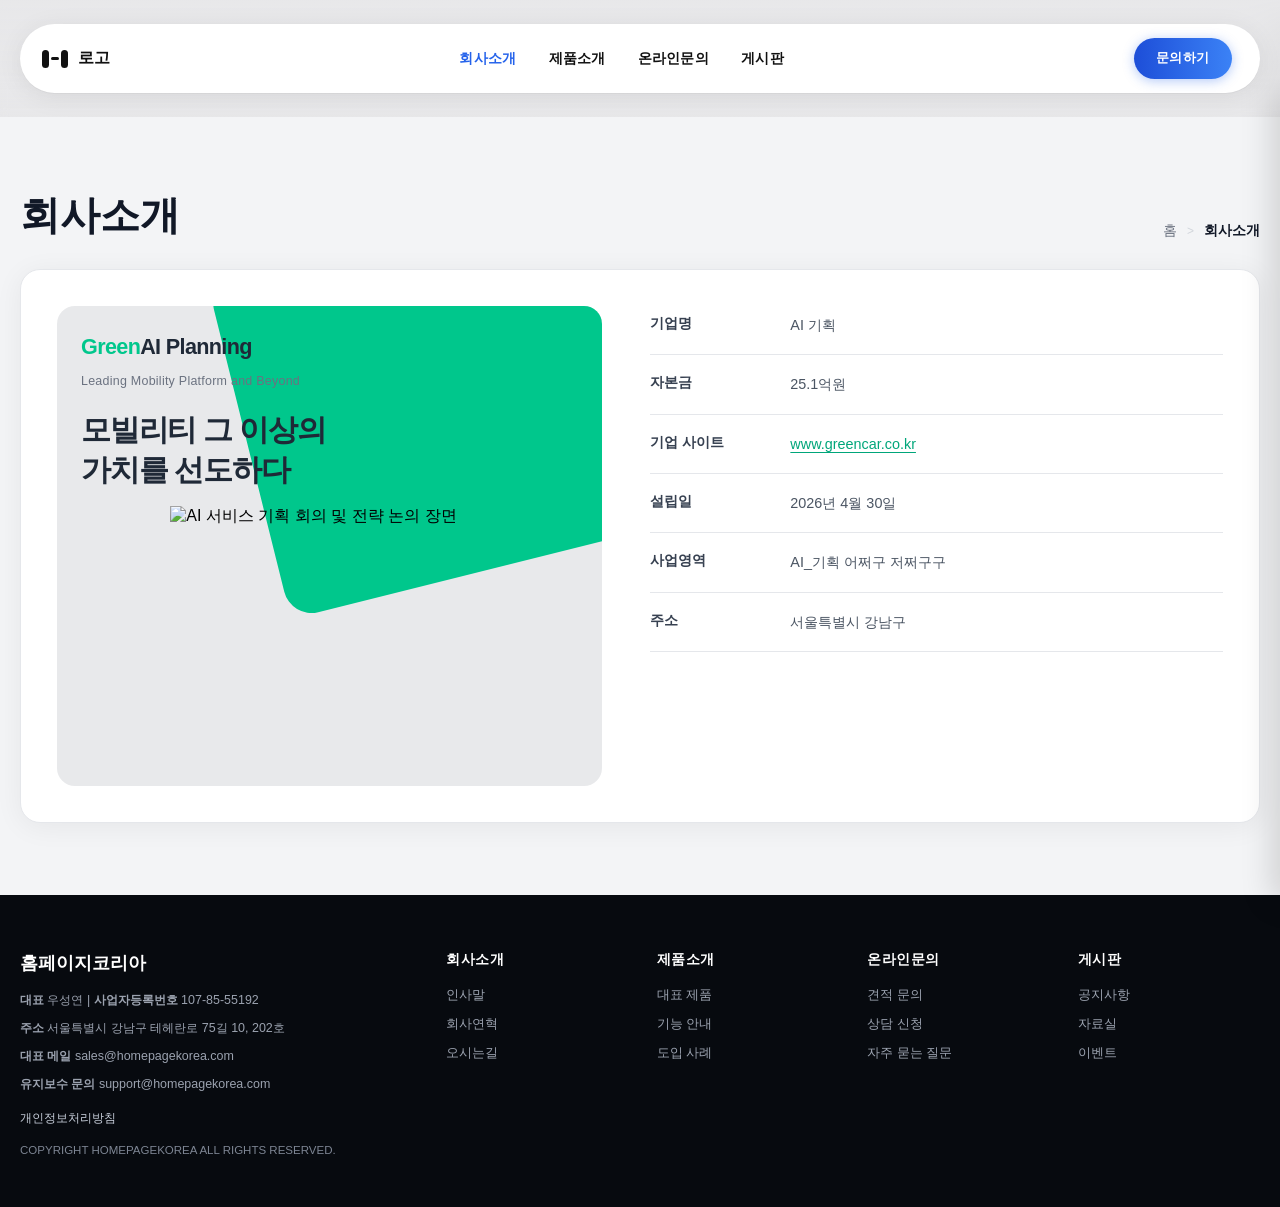
==== sub01.html @ 48cbd507 "first" ====
<!DOCTYPE html>
<html lang="ko">
<head>
    <meta charset="UTF-8">
    <meta name="viewport" content="width=device-width, initial-scale=1.0">
    <title>회사소개 | 홈페이지코리아</title>
    <link rel="stylesheet" href="./style.css">
</head>
<body>
    <div class="header-wrap">
        <header class="site-header">
            <a href="index.html" class="logo" aria-label="홈">
                <span class="logo-mark" aria-hidden="true"><span class="pill"></span><span class="bar"></span><span class="pill"></span></span>
                로고
            </a>
            <nav class="main-nav" aria-label="주요 메뉴">
                <ul>
                    <li><a href="sub01.html" aria-current="page">회사소개</a></li>
                    <li><a href="sub02.html">제품소개</a></li>
                    <li><a href="sub03.html">온라인문의</a></li>
                    <li><a href="sub04.html">게시판</a></li>
                </ul>
            </nav>
            <button type="button" class="btn-contact">문의하기</button>
            <button type="button" class="hamburger-btn" aria-label="메뉴 열기" aria-controls="mobile-drawer" aria-expanded="false">
                <span></span>
                <span></span>
                <span></span>
            </button>
        </header>
    </div>
    <div class="drawer-overlay" id="drawer-overlay"></div>
    <aside class="drawer-menu" id="mobile-drawer" aria-label="모바일 메뉴">
        <button type="button" class="drawer-close" id="drawer-close" aria-label="메뉴 닫기">&times;</button>
        <nav class="drawer-nav" aria-label="모바일 주요 메뉴">
            <ul>
                <li><a href="sub01.html">회사소개</a></li>
                <li><a href="sub02.html">제품소개</a></li>
                <li><a href="sub03.html">온라인문의</a></li>
                <li><a href="sub04.html">게시판</a></li>
            </ul>
        </nav>
        <button type="button" class="btn-contact drawer-contact">문의하기</button>
    </aside>
    <!-- slider -->
    <!-- Swiper -->
    <link
      rel="stylesheet"
      href="https://cdn.jsdelivr.net/npm/swiper@11/swiper-bundle.min.css"/>
   
        <!-- If you want navigation buttons -->
        
  
    

    <main>
        <section class="highlight-section">
            <div class="highlight-inner">
                <div class="subVisual">
                    <div class="subVisual-head">
                        <header class="sub_header">
                            <h1 class="sub_header-title">회사소개</h1>
                        </header>
                        <nav class="sub_ia-path" aria-label="현재 위치">
                            <ol class="sub_breadcrumb">
                                <li><a href="index.html">홈</a></li>
                                <li><span aria-current="page">회사소개</span></li>
                            </ol>
                        </nav>
                    </div>
                    <div class="sub_body">
                        <section class="main_content" aria-labelledby="company-intro-heading">
                            <div class="main_content-visual">
                                <div class="main_content-visual-deco" aria-hidden="true"></div>
                                <div class="main_content-visual-inner">
                                    <p class="main_content-logo">
                                        <span class="main_content-logo-green">Green</span>AI Planning
                                    </p>
                                    <p class="main_content-tag-en">Leading Mobility Platform and Beyond</p>
                                    <h2 id="company-intro-heading" class="main_content-headline">
                                        모빌리티 그 이상의<br />가치를 선도하다
                                    </h2>
                                    <div class="main_content-car">
                                        <img
                                            src="https://images.unsplash.com/photo-1552664730-d307ca884978?auto=format&fit=crop&w=960&q=80"
                                            alt="AI 서비스 기획 회의 및 전략 논의 장면"
                                            width="480"
                                            height="320"
                                            loading="lazy"
                                        />
                                    </div>
                                </div>
                            </div>
                            <dl class="main_content-facts">
                                <div class="main_content-fact-row">
                                    <dt>기업명</dt>
                                    <dd>AI 기획</dd>
                                </div>
                                <div class="main_content-fact-row">
                                    <dt>자본금</dt>
                                    <dd>25.1억원</dd>
                                </div>
                                <div class="main_content-fact-row">
                                    <dt>기업 사이트</dt>
                                    <dd>
                                        <a href="https://www.greencar.co.kr" target="_blank" rel="noopener noreferrer">www.greencar.co.kr</a>
                                    </dd>
                                </div>
                                <div class="main_content-fact-row">
                                    <dt>설립일</dt>
                                    <dd>2026년 4월 30일</dd>
                                </div>
                                <div class="main_content-fact-row">
                                    <dt>사업영역</dt>
                                    <dd>AI_기획 어쩌구 저쩌구구</dd>
                                </div>
                                <div class="main_content-fact-row">
                                    <dt>주소</dt>
                                    <dd>서울특별시 강남구 </dd>
                                </div>
                            </dl>
                        </section>
                    </div>
                </div>
            </div>
        </section>

      
    </main>
    <footer class="site-footer">
        <div class="footer-inner">
            <div class="footer-company">
                <h2 class="footer-title">홈페이지코리아</h2>
                <address class="footer-address">
                    <p><strong>대표</strong> 우성연 | <strong>사업자등록번호</strong> 107-85-55192</p>
                    <p><strong>주소</strong> 서울특별시 강남구 테헤란로 75길 10, 202호</p>
                    <p><strong>대표 메일</strong> sales@homepagekorea.com</p>
                    <p><strong>유지보수 문의</strong> support@homepagekorea.com</p>
                </address>
                <p class="footer-link-row"><a href="#">개인정보처리방침</a></p>
                <p class="footer-copy">COPYRIGHT HOMEPAGEKOREA ALL RIGHTS RESERVED.</p>
            </div>

            <nav class="footer-nav" aria-label="푸터 메뉴">
                <section>
                    <h3>회사소개</h3>
                    <ul>
                        <li><a href="#">인사말</a></li>
                        <li><a href="#">회사연혁</a></li>
                        <li><a href="#">오시는길</a></li>
                    </ul>
                </section>
                <section>
                    <h3>제품소개</h3>
                    <ul>
                        <li><a href="sub02.html">대표 제품</a></li>
                        <li><a href="#">기능 안내</a></li>
                        <li><a href="#">도입 사례</a></li>
                    </ul>
                </section>
                <section>
                    <h3>온라인문의</h3>
                    <ul>
                        <li><a href="sub03.html">견적 문의</a></li>
                        <li><a href="#">상담 신청</a></li>
                        <li><a href="#">자주 묻는 질문</a></li>
                    </ul>
                </section>
                <section>
                    <h3>게시판</h3>
                    <ul>
                        <li><a href="sub04.html">공지사항</a></li>
                        <li><a href="#">자료실</a></li>
                        <li><a href="#">이벤트</a></li>
                    </ul>
                </section>
            </nav>
        </div>
    </footer>
    <script src="./script.js"></script>
</body>
</html>
---- style.css ----
* { box-sizing: border-box; }

:root {
    --content-max-width: 1240px;
}

body {
    margin: 0;
    min-height: 100vh;
    font-family: "Pretendard", "Malgun Gothic", sans-serif;
    background: #e8e8ea;
}
.header-wrap {
    padding: 24px 20px;
    position: sticky;
    top: 0;
    z-index: 100;
    background: linear-gradient(to bottom, rgba(232, 232, 234, 0.95), rgba(232, 232, 234, 0.65) 65%, rgba(232, 232, 234, 0));
    backdrop-filter: blur(4px);
}
.site-header {
    max-width: var(--content-max-width);
    margin: 0 auto;
    display: flex;
    align-items: center;
    justify-content: space-between;
    gap: 24px;
    padding: 14px 28px 14px 22px;
    background: #fff;
    border-radius: 999px;
    box-shadow: 0 4px 24px rgba(0, 0, 0, 0.08), 0 1px 0 rgba(0, 0, 0, 0.04);
}
.logo {
    display: flex;
    align-items: center;
    gap: 10px;
    text-decoration: none;
    color: #111;
    font-weight: 700;
    font-size: 1rem;
    letter-spacing: -0.02em;
    flex-shrink: 0;
}
.logo-mark {
    display: flex;
    align-items: center;
    gap: 2px;
    height: 22px;
}
.logo-mark .pill {
    width: 7px;
    height: 18px;
    background: #111;
    border-radius: 999px;
}
.logo-mark .bar {
    width: 8px;
    height: 3px;
    background: #111;
    border-radius: 2px;
    align-self: center;
}
.main-nav ul {
    list-style: none;
    margin: 0;
    padding: 0;
    display: flex;
    flex-wrap: wrap;
    justify-content: center;
    gap: clamp(12px, 3vw, 32px);
}
.main-nav a {
    text-decoration: none;
    color: #111;
    font-size: 0.875rem;
    font-weight: 600;
    letter-spacing: 0.02em;
}
.main-nav a:hover { color: #2563eb; }
.btn-contact {
    flex-shrink: 0;
    padding: 12px 22px;
    border: none;
    border-radius: 999px;
    font-size: 0.8rem;
    font-weight: 700;
    letter-spacing: 0.04em;
    color: #fff;
    cursor: pointer;
    background: linear-gradient(90deg, #1d4ed8 0%, #3b82f6 100%);
    box-shadow: 0 2px 12px rgba(37, 99, 235, 0.35);
}
.btn-contact:hover {
    filter: brightness(1.05);
}
.hamburger-btn {
    display: none;
    width: 42px;
    height: 42px;
    border: 1px solid #d4d4d8;
    border-radius: 10px;
    background: #fff;
    align-items: center;
    justify-content: center;
    padding: 0;
    cursor: pointer;
}
.hamburger-btn span {
    display: block;
    width: 18px;
    height: 2px;
    border-radius: 999px;
    background: #111;
    margin: 3px 0;
}
.drawer-overlay {
    position: fixed;
    inset: 0;
    background: rgba(0, 0, 0, 0.45);
    opacity: 0;
    visibility: hidden;
    transition: opacity 0.25s ease, visibility 0.25s ease;
    z-index: 30;
}
.drawer-menu {
    position: fixed;
    top: 0;
    right: 0;
    width: min(80vw, 320px);
    height: 100vh;
    background: #fff;
    box-shadow: -8px 0 30px rgba(0, 0, 0, 0.15);
    transform: translateX(100%);
    transition: transform 0.25s ease;
    z-index: 40;
    padding: 20px 18px 24px;
    display: flex;
    flex-direction: column;
    gap: 20px;
}
.drawer-close {
    align-self: flex-end;
    border: none;
    background: transparent;
    font-size: 1.8rem;
    line-height: 1;
    cursor: pointer;
    color: #111;
}
.drawer-nav ul {
    list-style: none;
    margin: 0;
    padding: 0;
    display: flex;
    flex-direction: column;
    gap: 16px;
}
.drawer-nav a {
    text-decoration: none;
    color: #111;
    font-size: 1rem;
    font-weight: 700;
}
.drawer-contact {
    margin-top: auto;
    width: 100%;
}

.visual .swiper-slide {
    position: relative;
}

.visual-image {
    width: 100%;
    height: 100vh;
    display: block;
    object-fit: cover;
}

.slide-caption {
    position: absolute;
    left: 8%;
    bottom: 16%;
    max-width: min(760px, 84%);
    color: #fff;
    z-index: 2;
}

.slide-caption-sub,
.slide-caption h2 {
    opacity: 0;
    transform: translateY(28px);
    transition: opacity 0.7s ease, transform 0.7s ease;
}

.slide-caption-sub {
    margin: 0 0 14px;
    font-size: 0.9rem;
    font-weight: 700;
    letter-spacing: 0.12em;
}

.slide-caption h2 {
    margin: 0;
    font-size: clamp(1.6rem, 3.3vw, 3rem);
    line-height: 1.35;
    transition-delay: 0.15s;
}

.swiper-slide-active .slide-caption-sub,
.swiper-slide-active .slide-caption h2 {
    opacity: 1;
    transform: translateY(0);
}

.visual .swiper-slide::after {
    content: "";
    position: absolute;
    inset: 0;
    background: linear-gradient(90deg, rgba(0, 0, 0, 0.58) 10%, rgba(0, 0, 0, 0.12) 58%, rgba(0, 0, 0, 0.08) 100%);
    z-index: 1;
}

.visual .swiper {
    --swiper-navigation-color: #ffffff;
    --swiper-theme-color: #ffffff;
}

.visual .swiper-button-next,
.visual .swiper-button-prev {
    color: #ffffff;
}

.visual .swiper-button-next:hover,
.visual .swiper-button-prev:hover {
    color: #ffffff;
}

body.drawer-open {
    overflow: hidden;
}
body.drawer-open .drawer-overlay {
    opacity: 1;
    visibility: visible;
}
body.drawer-open .drawer-menu {
    transform: translateX(0);
}
@media (max-width: 720px) {
    .site-header {
        border-radius: 20px;
        padding: 12px 14px;
        gap: 12px;
    }
    .main-nav,
    .btn-contact {
        display: none;
    }
    .hamburger-btn {
        display: inline-flex;
    }

    .slide-caption {
        left: 6%;
        right: 6%;
        bottom: 12%;
    }
}

.highlight-section {
    padding: 72px 20px;
    background: #f3f4f6;
}

.highlight-inner {
    max-width: var(--content-max-width);
    margin: 0 auto;
    display: grid;
    grid-template-columns: repeat(2, minmax(0, 1fr));
    gap: 28px;
}

.highlight-inner:has(.subVisual) {
    grid-template-columns: 1fr;
}

.subVisual {
    grid-column: 1 / -1;
    min-width: 0;
}

.subVisual-head {
    display: flex;
    flex-wrap: wrap;
    align-items: flex-end;
    justify-content: space-between;
    gap: 16px 28px;
    margin-bottom: 28px;
}

.sub_header {
    margin: 0;
    min-width: 0;
}

.sub_ia-path {
    flex-shrink: 0;
    margin-left: auto;
}

.sub_breadcrumb {
    list-style: none;
    margin: 0;
    padding: 0;
    display: flex;
    flex-wrap: wrap;
    align-items: center;
    gap: 0;
    font-size: 0.875rem;
    line-height: 1.4;
    color: #6b7280;
}

.sub_breadcrumb li {
    display: inline-flex;
    align-items: center;
}

.sub_breadcrumb li + li::before {
    content: ">";
    margin: 0 10px;
    color: #d1d5db;
    font-weight: 400;
    font-size: 0.75rem;
}

.sub_breadcrumb a {
    color: inherit;
    text-decoration: none;
}

.sub_breadcrumb a:hover {
    color: #111827;
}

.sub_breadcrumb [aria-current="page"] {
    color: #111827;
    font-weight: 600;
}

.sub_header-label {
    margin: 0 0 10px;
    font-size: 0.85rem;
    font-weight: 700;
    letter-spacing: 0.14em;
    color: #6b7280;
    text-transform: uppercase;
}

.sub_header-title {
    margin: 0;
    font-size: clamp(1.75rem, 4vw, 2.5rem);
    font-weight: 700;
    line-height: 1.3;
    color: #111827;
}

.sub_body {
    background: #ffffff;
    border-radius: 20px;
    padding: clamp(20px, 4vw, 36px);
    box-shadow: 0 4px 28px rgba(0, 0, 0, 0.06);
    border: 1px solid #e5e7eb;
}

.main_content {
    display: grid;
    grid-template-columns: minmax(0, 1fr) minmax(0, 1.05fr);
    gap: clamp(24px, 4vw, 48px);
    align-items: stretch;
}

.main_content-visual {
    position: relative;
    border-radius: 18px;
    overflow: hidden;
    background: #e8e9eb;
    min-height: 380px;
}

.main_content-visual-deco {
    position: absolute;
    top: -18%;
    right: -22%;
    width: 88%;
    height: 72%;
    background: #00c78c;
    transform: rotate(-14deg);
    border-radius: 28px;
    z-index: 0;
}

.main_content-visual-inner {
    position: relative;
    z-index: 1;
    padding: 28px 24px 0;
    display: flex;
    flex-direction: column;
    height: 100%;
    min-height: 380px;
}

.main_content-logo {
    margin: 0 0 12px;
    font-size: 1.35rem;
    font-weight: 800;
    letter-spacing: -0.03em;
    color: #1f2937;
}

.main_content-logo-green {
    color: #00c78c;
}

.main_content-tag-en {
    margin: 0 0 20px;
    font-size: 0.78rem;
    font-weight: 500;
    letter-spacing: 0.02em;
    color: #6b7280;
    line-height: 1.45;
    max-width: 220px;
}

.main_content-headline {
    margin: 0 0 auto;
    font-size: clamp(1.35rem, 2.8vw, 1.85rem);
    font-weight: 800;
    line-height: 1.35;
    letter-spacing: -0.04em;
    color: #1f2937;
}

.main_content-car {
    margin-top: 16px;
    margin-left: -8px;
    margin-right: -12px;
    align-self: stretch;
    display: flex;
    justify-content: flex-end;
    align-items: flex-end;
}

.main_content-car img {
    width: min(100%, 420px);
    height: auto;
    display: block;
    object-fit: contain;
    object-position: right bottom;
}

.main_content-facts {
    margin: 0;
    padding: 8px 0 0;
    display: flex;
    flex-direction: column;
    min-width: 0;
}

.main_content-fact-row {
    display: grid;
    grid-template-columns: minmax(100px, 120px) minmax(0, 1fr);
    gap: 16px 20px;
    padding: 18px 0;
    border-bottom: 1px solid #e5e7eb;
    align-items: start;
}

.main_content-fact-row:first-child {
    padding-top: 0;
}

.main_content-facts dt {
    margin: 0;
    font-size: 0.9rem;
    font-weight: 700;
    color: #374151;
}

.main_content-facts dd {
    margin: 0;
    font-size: 0.9rem;
    line-height: 1.55;
    color: #4b5563;
}

.main_content-facts a {
    color: #00a67a;
    text-decoration: underline;
    text-underline-offset: 3px;
}

.main_content-facts a:hover {
    color: #008f6a;
}

@media (max-width: 900px) {
    .main_content {
        grid-template-columns: 1fr;
    }

    .main_content-visual-inner {
        min-height: 340px;
    }

    .main_content-car {
        justify-content: center;
        margin-left: 0;
        margin-right: 0;
    }

    .main_content-fact-row {
        grid-template-columns: 1fr;
        gap: 6px;
    }
}

.main_content-visual--product .main_content-visual-deco {
    background: linear-gradient(145deg, #1d4ed8 0%, #3b82f6 100%);
}

.main_content-logo-accent {
    color: #2563eb;
}

.main_content:has(.main_content-visual--product) .main_content-facts a {
    color: #2563eb;
}

.main_content:has(.main_content-visual--product) .main_content-facts a:hover {
    color: #1d4ed8;
}

.visually-hidden {
    position: absolute;
    width: 1px;
    height: 1px;
    padding: 0;
    margin: -1px;
    overflow: hidden;
    clip: rect(0, 0, 0, 0);
    white-space: nowrap;
    border: 0;
}

.sub_inquiry {
    max-width: 720px;
    margin: 0 auto;
}

.sub_inquiry_title {
    margin: 0 0 10px;
    font-size: 1.35rem;
    font-weight: 800;
    color: #111827;
}

.sub_inquiry_lead {
    margin: 0 0 28px;
    font-size: 0.95rem;
    line-height: 1.65;
    color: #4b5563;
}

.sub_contact_form {
    display: grid;
    gap: 20px;
}

.sub_contact_field {
    display: flex;
    flex-direction: column;
    gap: 8px;
}

.sub_contact_field label {
    font-size: 0.875rem;
    font-weight: 700;
    color: #374151;
}

.sub_contact_req {
    color: #dc2626;
    font-weight: 700;
}

.sub_contact_field input,
.sub_contact_field select,
.sub_contact_field textarea {
    width: 100%;
    padding: 12px 14px;
    border: 1px solid #d1d5db;
    border-radius: 10px;
    font: inherit;
    font-size: 0.95rem;
    color: #111827;
    background: #fff;
}

.sub_contact_field input:focus,
.sub_contact_field select:focus,
.sub_contact_field textarea:focus {
    outline: none;
    border-color: #3b82f6;
    box-shadow: 0 0 0 3px rgba(59, 130, 246, 0.2);
}

.sub_contact_field textarea {
    resize: vertical;
    min-height: 140px;
}

.sub_contact_actions {
    display: flex;
    justify-content: flex-end;
    margin-top: 8px;
}

.sub_contact_submit {
    padding: 14px 28px;
    border: none;
    border-radius: 999px;
    font-size: 0.9rem;
    font-weight: 700;
    letter-spacing: 0.04em;
    color: #fff;
    cursor: pointer;
    background: linear-gradient(90deg, #1d4ed8 0%, #3b82f6 100%);
    box-shadow: 0 2px 12px rgba(37, 99, 235, 0.35);
}

.sub_contact_submit:hover {
    filter: brightness(1.05);
}

.sub_board_heading {
    margin: 0 0 18px;
    font-size: 1.35rem;
    font-weight: 800;
    color: #111827;
}

.sub_board_toolbar {
    display: flex;
    flex-wrap: wrap;
    align-items: center;
    justify-content: space-between;
    gap: 16px;
    margin-bottom: 18px;
}

.sub_board_count {
    margin: 0;
    font-size: 0.9rem;
    color: #4b5563;
}

.sub_board_search {
    display: flex;
    gap: 8px;
    align-items: center;
}

.sub_board_search input {
    min-width: 180px;
    padding: 10px 12px;
    border: 1px solid #d1d5db;
    border-radius: 10px;
    font: inherit;
    font-size: 0.875rem;
}

.sub_board_search_btn {
    padding: 10px 18px;
    border: none;
    border-radius: 999px;
    font-size: 0.8rem;
    font-weight: 700;
    color: #fff;
    cursor: pointer;
    background: #1f2937;
}

.sub_board_search_btn:hover {
    background: #111827;
}

.sub_board_table_wrap {
    overflow-x: auto;
    border: 1px solid #e5e7eb;
    border-radius: 12px;
    background: #fff;
}

.sub_board_table {
    width: 100%;
    border-collapse: collapse;
    font-size: 0.875rem;
}

.sub_board_table thead {
    background: #f9fafb;
}

.sub_board_table th,
.sub_board_table td {
    padding: 14px 16px;
    text-align: left;
    border-bottom: 1px solid #e5e7eb;
    vertical-align: middle;
}

.sub_board_table tbody tr:last-child td {
    border-bottom: none;
}

.sub_board_table th {
    font-weight: 700;
    color: #374151;
}

.sub_board_table td {
    color: #4b5563;
}

.sub_board_col_no {
    width: 56px;
    text-align: center;
}

.sub_board_col_no,
.sub_board_table td:first-child {
    text-align: center;
}

.sub_board_col_cat {
    width: 88px;
}

.sub_board_col_date {
    width: 110px;
    white-space: nowrap;
}

.sub_board_col_hit {
    width: 64px;
    text-align: center;
}

.sub_board_table .sub_board_col_hit,
.sub_board_table td:last-child {
    text-align: center;
}

.sub_board_subject a {
    color: #111827;
    text-decoration: none;
    font-weight: 600;
}

.sub_board_subject a:hover {
    color: #2563eb;
    text-decoration: underline;
}

.sub_board_badge {
    display: inline-block;
    padding: 4px 8px;
    border-radius: 6px;
    font-size: 0.72rem;
    font-weight: 700;
    background: #e5e7eb;
    color: #4b5563;
}

.sub_board_badge--notice {
    background: #dbeafe;
    color: #1d4ed8;
}

.sub_board_pager {
    display: flex;
    justify-content: center;
    align-items: center;
    gap: 8px;
    margin-top: 24px;
}

.sub_board_page {
    display: inline-flex;
    align-items: center;
    justify-content: center;
    min-width: 36px;
    height: 36px;
    padding: 0 10px;
    border-radius: 8px;
    font-size: 0.875rem;
    font-weight: 600;
    text-decoration: none;
    color: #4b5563;
    border: 1px solid #e5e7eb;
    background: #fff;
}

.sub_board_page:hover {
    border-color: #3b82f6;
    color: #2563eb;
}

.sub_board_page.is-current {
    border-color: #2563eb;
    background: #eff6ff;
    color: #1d4ed8;
}

.main-nav a[aria-current="page"] {
    color: #2563eb;
}

.pointmall-panel,
.youtube-panel {
    min-width: 0;
}

.panel-head {
    display: flex;
    align-items: center;
    justify-content: space-between;
    margin-bottom: 16px;
}

.panel-head h2 {
    margin: 0;
    font-size: 2rem;
    font-weight: 700;
    color: #111827;
}

.panel-more {
    color: #7b8191;
    font-size: 0.95rem;
    text-decoration: none;
}

.pointmall-card {
    border: 1px solid #e5e7eb;
    border-radius: 18px;
    background: #ffffff;
    padding: 34px 26px;
    display: flex;
    align-items: center;
    justify-content: space-between;
    gap: 20px;
    min-height: 300px;
}

.pointmall-text h3 {
    margin: 0 0 12px;
    font-size: 1.9rem;
    color: #111827;
}

.pointmall-text p {
    margin: 0 0 22px;
    color: #4b5563;
    line-height: 1.6;
}

.pointmall-link {
    display: inline-block;
    padding: 12px 24px;
    border: 1px solid #d1d5db;
    border-radius: 10px;
    color: #1f2937;
    text-decoration: none;
    background: #fff;
}

.pointmall-card img {
    width: min(46%, 260px);
    height: auto;
    object-fit: contain;
}

.youtube-frame {
    border-radius: 0;
    overflow: hidden;
    background: #111;
}

.youtube-frame iframe {
    width: 100%;
    height: 300px;
    border: 0;
    display: block;
}

.site-footer {
    background: #070a0f;
    color: #d3d6db;
    padding: 56px 20px 40px;
}

.footer-inner {
    max-width: var(--content-max-width);
    margin: 0 auto;
    display: grid;
    grid-template-columns: 1.8fr 4fr;
    gap: 60px;
}

.footer-sns {
    display: flex;
    gap: 8px;
    margin-bottom: 26px;
}

.footer-sns a {
    width: 28px;
    height: 28px;
    display: inline-flex;
    align-items: center;
    justify-content: center;
    border: 1px solid #2d3340;
    border-radius: 4px;
    color: #b9c0cb;
    text-decoration: none;
    font-size: 0.72rem;
}

.footer-title {
    margin: 0 0 16px;
    color: #ffffff;
    font-size: 1.1rem;
}

.footer-address {
    margin: 0 0 14px;
    font-style: normal;
}

.footer-address p,
.footer-link-row,
.footer-copy {
    margin: 0 0 8px;
    font-size: 0.78rem;
    line-height: 1.6;
    color: #9ba2af;
}

.footer-link-row a {
    color: #c8cfdb;
    text-decoration: none;
}

.footer-copy {
    margin-top: 12px;
    font-size: 0.72rem;
    color: #7d8593;
}

.footer-nav {
    display: grid;
    grid-template-columns: repeat(4, minmax(0, 1fr));
    gap: 28px;
}

.footer-nav section h3 {
    margin: 0 0 16px;
    color: #ffffff;
    font-size: 0.85rem;
    letter-spacing: 0.04em;
}

.footer-nav ul {
    margin: 0;
    padding: 0;
    list-style: none;
    display: grid;
    gap: 10px;
}

.footer-nav a {
    color: #9ba2af;
    text-decoration: none;
    font-size: 0.8rem;
    line-height: 1.4;
}

.footer-nav a:hover,
.footer-link-row a:hover,
.footer-sns a:hover {
    color: #ffffff;
    border-color: #4b5568;
}

@media (max-width: 1024px) {
    .highlight-inner {
        grid-template-columns: 1fr;
    }

    .panel-head h2 {
        font-size: 1.7rem;
    }

    .pointmall-card {
        min-height: 240px;
    }

    .footer-inner {
        grid-template-columns: 1fr;
        gap: 40px;
    }

    .footer-nav {
        grid-template-columns: repeat(2, minmax(0, 1fr));
        row-gap: 30px;
    }
}

@media (max-width: 640px) {
    .highlight-section {
        padding: 44px 16px;
    }

    .subVisual-head {
        flex-direction: column;
        align-items: flex-start;
    }

    .sub_ia-path {
        margin-left: 0;
    }

    .panel-head {
        margin-bottom: 12px;
    }

    .panel-head h2 {
        font-size: 1.5rem;
    }

    .slide-caption h2 {
        font-size: 1.45rem;
    }

    .pointmall-card {
        flex-direction: column;
        align-items: flex-start;
        min-height: 0;
        padding: 22px 18px;
    }

    .pointmall-card img {
        width: 70%;
        max-width: 210px;
        align-self: center;
    }

    .youtube-frame iframe {
        height: 220px;
    }

    .site-footer {
        padding: 40px 16px 32px;
    }

    .footer-nav {
        grid-template-columns: 1fr;
        gap: 22px;
    }
}
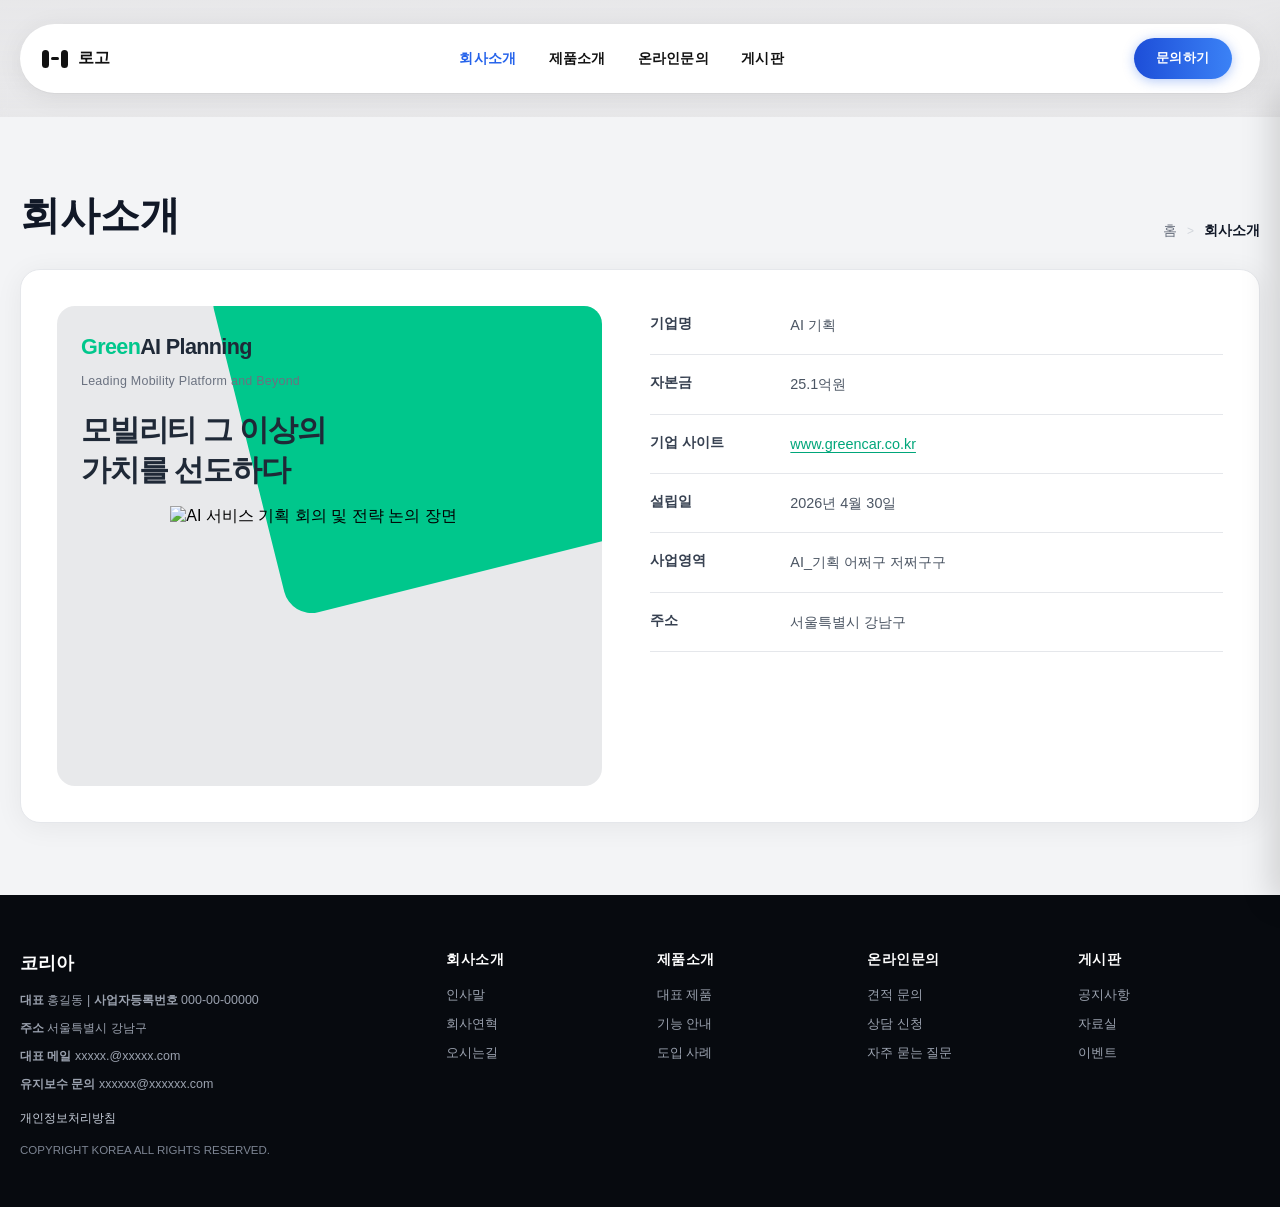
==== commit 7248665f: "modify" ====
--- a/sub01.html
+++ b/sub01.html
@@ -3,7 +3,7 @@
 <head>
     <meta charset="UTF-8">
     <meta name="viewport" content="width=device-width, initial-scale=1.0">
-    <title>회사소개 | 홈페이지코리아</title>
+    <title>회사소개 | 코리아</title>
     <link rel="stylesheet" href="./style.css">
 </head>
 <body>
@@ -130,15 +130,15 @@
     <footer class="site-footer">
         <div class="footer-inner">
             <div class="footer-company">
-                <h2 class="footer-title">홈페이지코리아</h2>
+                <h2 class="footer-title">코리아</h2>
                 <address class="footer-address">
-                    <p><strong>대표</strong> 우성연 | <strong>사업자등록번호</strong> 107-85-55192</p>
-                    <p><strong>주소</strong> 서울특별시 강남구 테헤란로 75길 10, 202호</p>
-                    <p><strong>대표 메일</strong> sales@homepagekorea.com</p>
-                    <p><strong>유지보수 문의</strong> support@homepagekorea.com</p>
+                    <p><strong>대표</strong> 홍길동 | <strong>사업자등록번호</strong> 000-00-00000</p>
+                    <p><strong>주소</strong> 서울특별시 강남구</p>
+                    <p><strong>대표 메일</strong> xxxxx.@xxxxx.com</p>
+                    <p><strong>유지보수 문의</strong> xxxxxx@xxxxxx.com</p>
                 </address>
                 <p class="footer-link-row"><a href="#">개인정보처리방침</a></p>
-                <p class="footer-copy">COPYRIGHT HOMEPAGEKOREA ALL RIGHTS RESERVED.</p>
+                <p class="footer-copy">COPYRIGHT KOREA ALL RIGHTS RESERVED.</p>
             </div>
 
             <nav class="footer-nav" aria-label="푸터 메뉴">
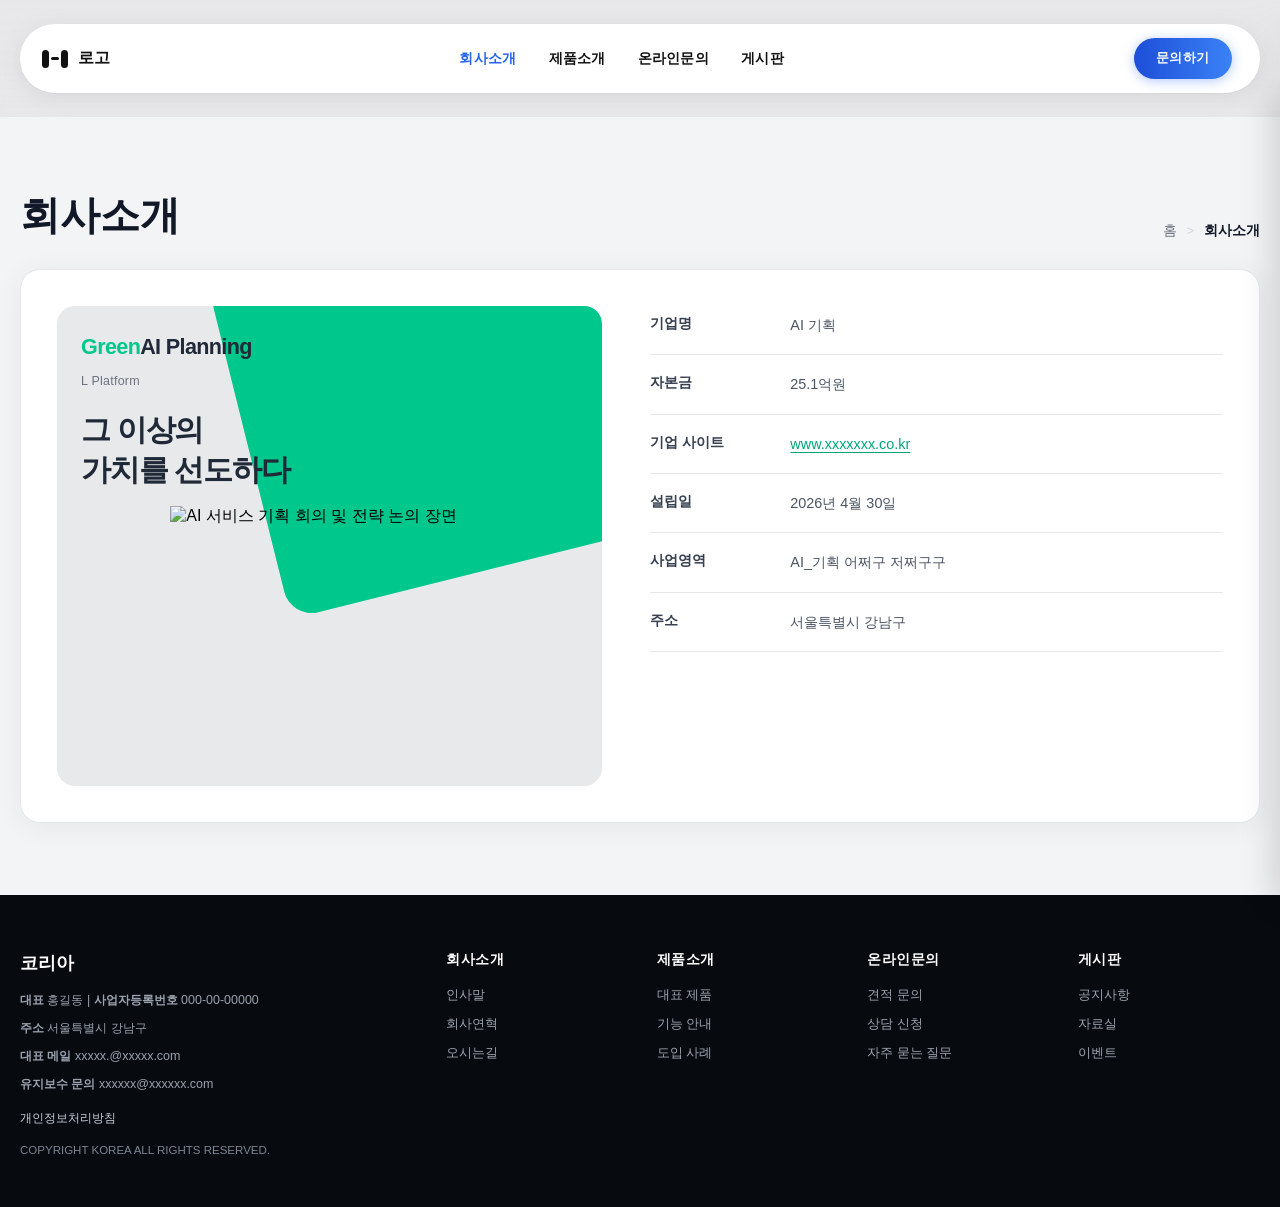
==== commit 46840ab4: "modify" ====
--- a/sub01.html
+++ b/sub01.html
@@ -76,9 +76,9 @@
                                     <p class="main_content-logo">
                                         <span class="main_content-logo-green">Green</span>AI Planning
                                     </p>
-                                    <p class="main_content-tag-en">Leading Mobility Platform and Beyond</p>
+                                    <p class="main_content-tag-en">L Platform</p>
                                     <h2 id="company-intro-heading" class="main_content-headline">
-                                        모빌리티 그 이상의<br />가치를 선도하다
+                                        그 이상의<br />가치를 선도하다
                                     </h2>
                                     <div class="main_content-car">
                                         <img
@@ -103,7 +103,7 @@
                                 <div class="main_content-fact-row">
                                     <dt>기업 사이트</dt>
                                     <dd>
-                                        <a href="https://www.greencar.co.kr" target="_blank" rel="noopener noreferrer">www.greencar.co.kr</a>
+                                        <a href="#" target="_blank" rel="noopener noreferrer">www.xxxxxxx.co.kr</a>
                                     </dd>
                                 </div>
                                 <div class="main_content-fact-row">
